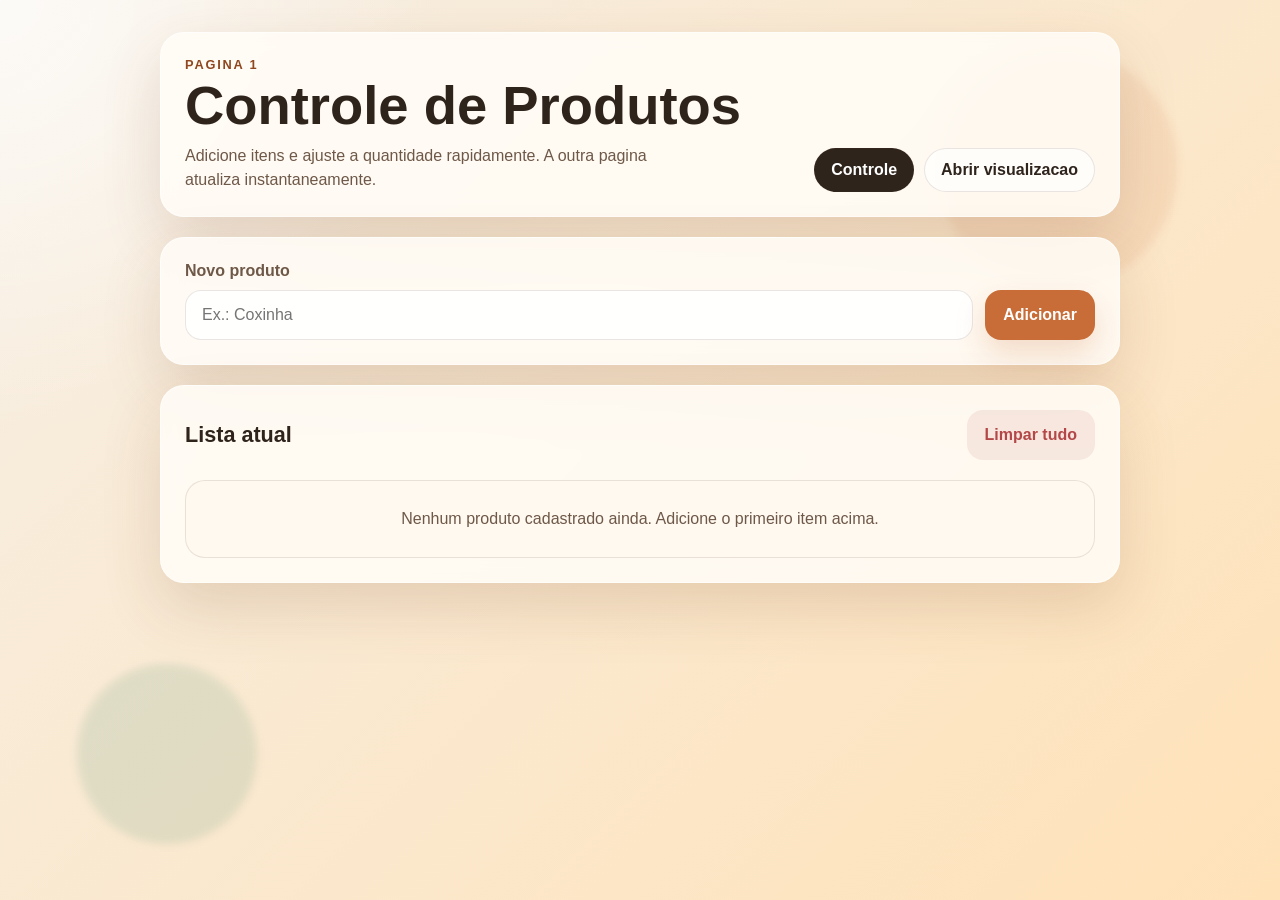
==== index.html @ 7b587efa "primeiro commit" ====
<!DOCTYPE html>
<html lang="pt-BR">
  <head>
    <meta charset="UTF-8" />
    <meta name="viewport" content="width=device-width, initial-scale=1.0" />
    <title>Controle de Produtos</title>
    <link rel="stylesheet" href="styles.css" />
  </head>
  <body>
    <main class="layout">
      <section class="card hero">
        <div>
          <p class="eyebrow">Pagina 1</p>
          <h1>Controle de Produtos</h1>
          <p class="lead">
            Adicione itens e ajuste a quantidade rapidamente. A outra pagina
            atualiza instantaneamente.
          </p>
        </div>

        <nav class="nav-links">
          <a class="nav-link active" href="index.html">Controle</a>
          <a class="nav-link" href="visualizacao.html" target="_blank" rel="noopener noreferrer">
            Abrir visualizacao
          </a>
        </nav>
      </section>

      <section class="card form-card">
        <form id="product-form" class="product-form">
          <label for="product-name" class="label">Novo produto</label>
          <div class="form-row">
            <input
              id="product-name"
              name="product-name"
              type="text"
              placeholder="Ex.: Coxinha"
              autocomplete="off"
              required
            />
            <button type="submit">Adicionar</button>
          </div>
        </form>
      </section>

      <section class="card">
        <div class="section-header">
          <h2>Lista atual</h2>
          <button id="clear-all" class="ghost-button" type="button">
            Limpar tudo
          </button>
        </div>
        <div id="product-list" class="product-list" aria-live="polite"></div>
      </section>
    </main>

    <script src="app.js"></script>
  </body>
</html>
---- styles.css ----
:root {
  --bg: #f6efe5;
  --bg-accent: #ffe2b8;
  --card: rgba(255, 252, 246, 0.88);
  --card-strong: #fff9f0;
  --text: #2f241c;
  --muted: #6e5848;
  --line: rgba(79, 54, 35, 0.12);
  --primary: #c96d38;
  --primary-dark: #8e471e;
  --danger: #b44747;
  --success: #2d7f5e;
  --shadow: 0 24px 60px rgba(116, 65, 29, 0.16);
}

* {
  box-sizing: border-box;
}

body {
  margin: 0;
  min-height: 100vh;
  font-family: "Trebuchet MS", "Segoe UI", sans-serif;
  color: var(--text);
  background:
    radial-gradient(circle at top left, rgba(255, 255, 255, 0.72), transparent 28%),
    linear-gradient(135deg, var(--bg) 0%, var(--bg-accent) 100%);
}

body::before,
body::after {
  content: "";
  position: fixed;
  inset: auto;
  border-radius: 999px;
  pointer-events: none;
  filter: blur(4px);
}

body::before {
  width: 240px;
  height: 240px;
  top: 48px;
  right: 8%;
  background: rgba(201, 109, 56, 0.1);
}

body::after {
  width: 180px;
  height: 180px;
  bottom: 56px;
  left: 6%;
  background: rgba(45, 127, 94, 0.12);
}

.layout {
  width: min(960px, calc(100% - 32px));
  margin: 0 auto;
  padding: 32px 0 48px;
  display: grid;
  gap: 20px;
}

.card {
  background: var(--card);
  border: 1px solid rgba(255, 255, 255, 0.65);
  border-radius: 24px;
  box-shadow: var(--shadow);
  backdrop-filter: blur(10px);
}

.hero,
.form-card,
.card:last-child {
  padding: 24px;
}

.hero {
  display: flex;
  justify-content: space-between;
  gap: 20px;
  align-items: end;
}

.viewer-hero {
  align-items: center;
}

.eyebrow {
  margin: 0 0 8px;
  font-size: 0.8rem;
  font-weight: 700;
  letter-spacing: 0.14em;
  text-transform: uppercase;
  color: var(--primary-dark);
}

h1,
h2,
p {
  margin: 0;
}

h1 {
  font-size: clamp(2rem, 5vw, 3.4rem);
  line-height: 0.96;
}

h2 {
  font-size: 1.35rem;
}

.lead {
  margin-top: 12px;
  max-width: 56ch;
  color: var(--muted);
  line-height: 1.5;
}

.nav-links {
  display: flex;
  gap: 10px;
  flex-wrap: wrap;
}

.nav-link,
button {
  transition:
    transform 160ms ease,
    box-shadow 160ms ease,
    background-color 160ms ease;
}

.nav-link {
  display: inline-flex;
  align-items: center;
  justify-content: center;
  min-height: 44px;
  padding: 0 16px;
  text-decoration: none;
  border-radius: 999px;
  background: rgba(255, 255, 255, 0.72);
  color: var(--text);
  font-weight: 700;
  border: 1px solid var(--line);
}

.nav-link.active {
  background: var(--text);
  color: #fff;
}

.nav-link:hover,
button:hover {
  transform: translateY(-1px);
}

.product-form {
  display: grid;
  gap: 10px;
}

.label {
  font-weight: 700;
  color: var(--muted);
}

.form-row {
  display: grid;
  grid-template-columns: minmax(0, 1fr) auto;
  gap: 12px;
}

input {
  min-height: 50px;
  padding: 0 16px;
  border-radius: 16px;
  border: 1px solid var(--line);
  background: rgba(255, 255, 255, 0.9);
  font: inherit;
  color: var(--text);
}

input:focus,
button:focus,
.icon-button:focus,
.delete-button:focus {
  outline: 3px solid rgba(201, 109, 56, 0.22);
  outline-offset: 2px;
}

button {
  min-height: 50px;
  padding: 0 18px;
  border: 0;
  border-radius: 16px;
  background: var(--primary);
  color: #fff;
  font: inherit;
  font-weight: 700;
  cursor: pointer;
  box-shadow: 0 14px 30px rgba(201, 109, 56, 0.22);
}

.ghost-button {
  background: rgba(180, 71, 71, 0.1);
  color: var(--danger);
  box-shadow: none;
}

.section-header {
  display: flex;
  justify-content: space-between;
  gap: 16px;
  align-items: center;
  margin-bottom: 20px;
}

.product-list,
.viewer-list {
  display: grid;
  gap: 14px;
}

.product-item,
.viewer-item,
.empty-state {
  border-radius: 20px;
  border: 1px solid var(--line);
  background: var(--card-strong);
}

.product-item,
.viewer-item {
  padding: 16px;
}

.product-item {
  display: grid;
  grid-template-columns: minmax(0, 1fr) auto auto;
  gap: 14px;
  align-items: center;
}

.product-info,
.viewer-info {
  min-width: 0;
}

.product-name,
.viewer-name {
  font-size: 1.05rem;
  font-weight: 800;
  word-break: break-word;
}

.product-meta,
.viewer-meta,
.total-items {
  color: var(--muted);
  font-size: 0.95rem;
}

.quantity-controls {
  display: inline-flex;
  align-items: center;
  gap: 10px;
  padding: 6px;
  border-radius: 999px;
  background: rgba(201, 109, 56, 0.08);
}

.icon-button,
.delete-button {
  width: 42px;
  height: 42px;
  min-height: auto;
  padding: 0;
  border-radius: 50%;
  box-shadow: none;
}

.icon-button {
  background: #fff;
  color: var(--primary-dark);
  border: 1px solid rgba(201, 109, 56, 0.18);
}

.delete-button {
  background: rgba(180, 71, 71, 0.12);
  color: var(--danger);
}

.quantity-value {
  min-width: 42px;
  text-align: center;
  font-size: 1.1rem;
  font-weight: 800;
}

.viewer-item {
  display: flex;
  justify-content: space-between;
  gap: 14px;
  align-items: center;
}

.viewer-badge {
  display: inline-flex;
  align-items: center;
  justify-content: center;
  min-width: 74px;
  min-height: 52px;
  padding: 0 14px;
  border-radius: 18px;
  background: linear-gradient(135deg, var(--success), #44a67e);
  color: #fff;
  font-size: 1.35rem;
  font-weight: 800;
}

.empty-state {
  padding: 26px 20px;
  text-align: center;
  color: var(--muted);
  line-height: 1.5;
}

@media (max-width: 720px) {
  .layout {
    width: min(100% - 20px, 960px);
    padding-top: 20px;
  }

  .hero,
  .product-item,
  .viewer-item,
  .section-header,
  .form-row {
    grid-template-columns: 1fr;
    display: grid;
  }

  .hero,
  .viewer-item {
    align-items: start;
  }

  .quantity-controls {
    justify-content: center;
  }

  .delete-button,
  .ghost-button,
  button,
  .nav-link {
    width: 100%;
  }
}
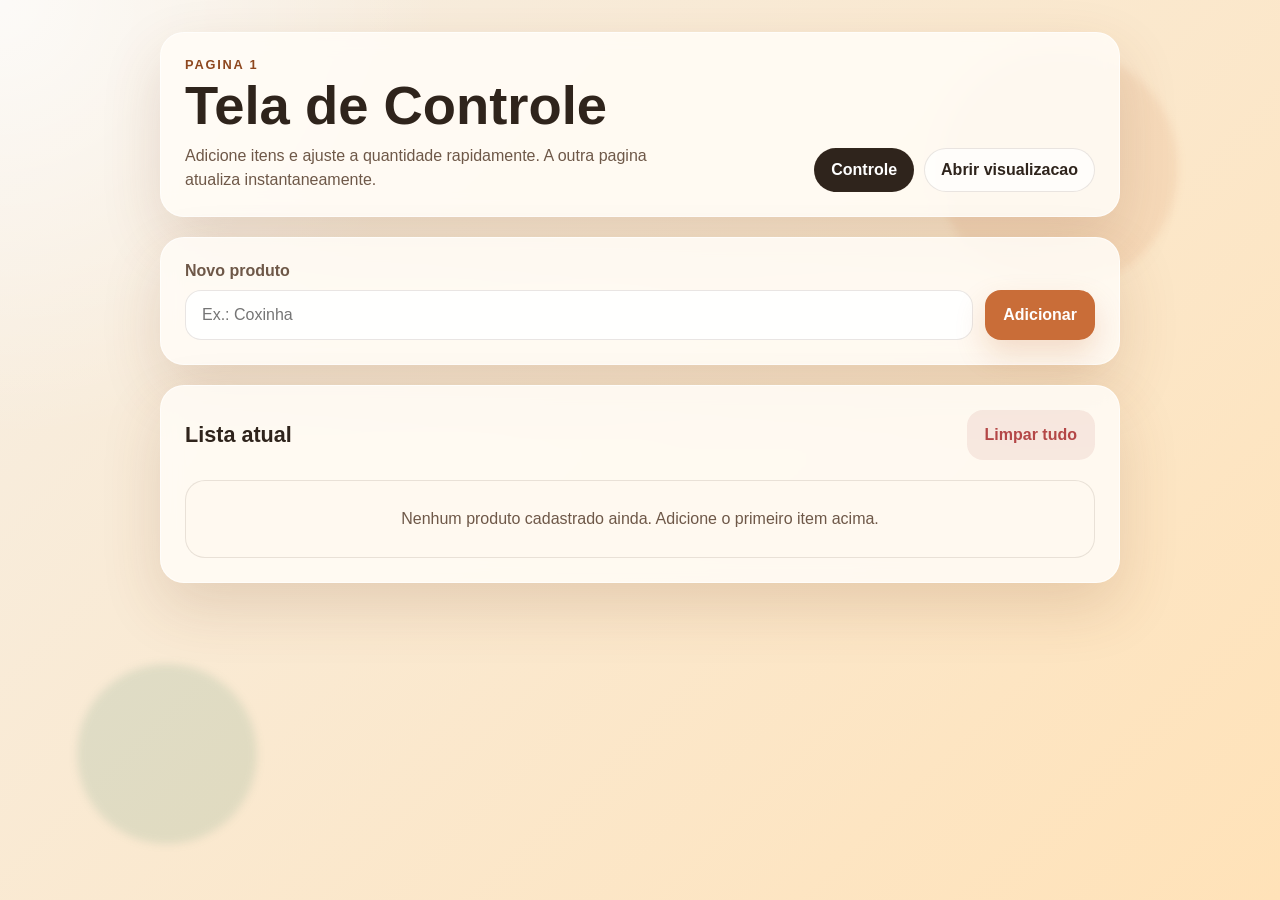
==== commit f3403983: "Troca de textos" ====
--- a/index.html
+++ b/index.html
@@ -3,7 +3,7 @@
   <head>
     <meta charset="UTF-8" />
     <meta name="viewport" content="width=device-width, initial-scale=1.0" />
-    <title>Controle de Produtos</title>
+    <title>Controle</title>
     <link rel="stylesheet" href="styles.css" />
   </head>
   <body>
@@ -11,7 +11,7 @@
       <section class="card hero">
         <div>
           <p class="eyebrow">Pagina 1</p>
-          <h1>Controle de Produtos</h1>
+          <h1>Tela de Controle</h1>
           <p class="lead">
             Adicione itens e ajuste a quantidade rapidamente. A outra pagina
             atualiza instantaneamente.
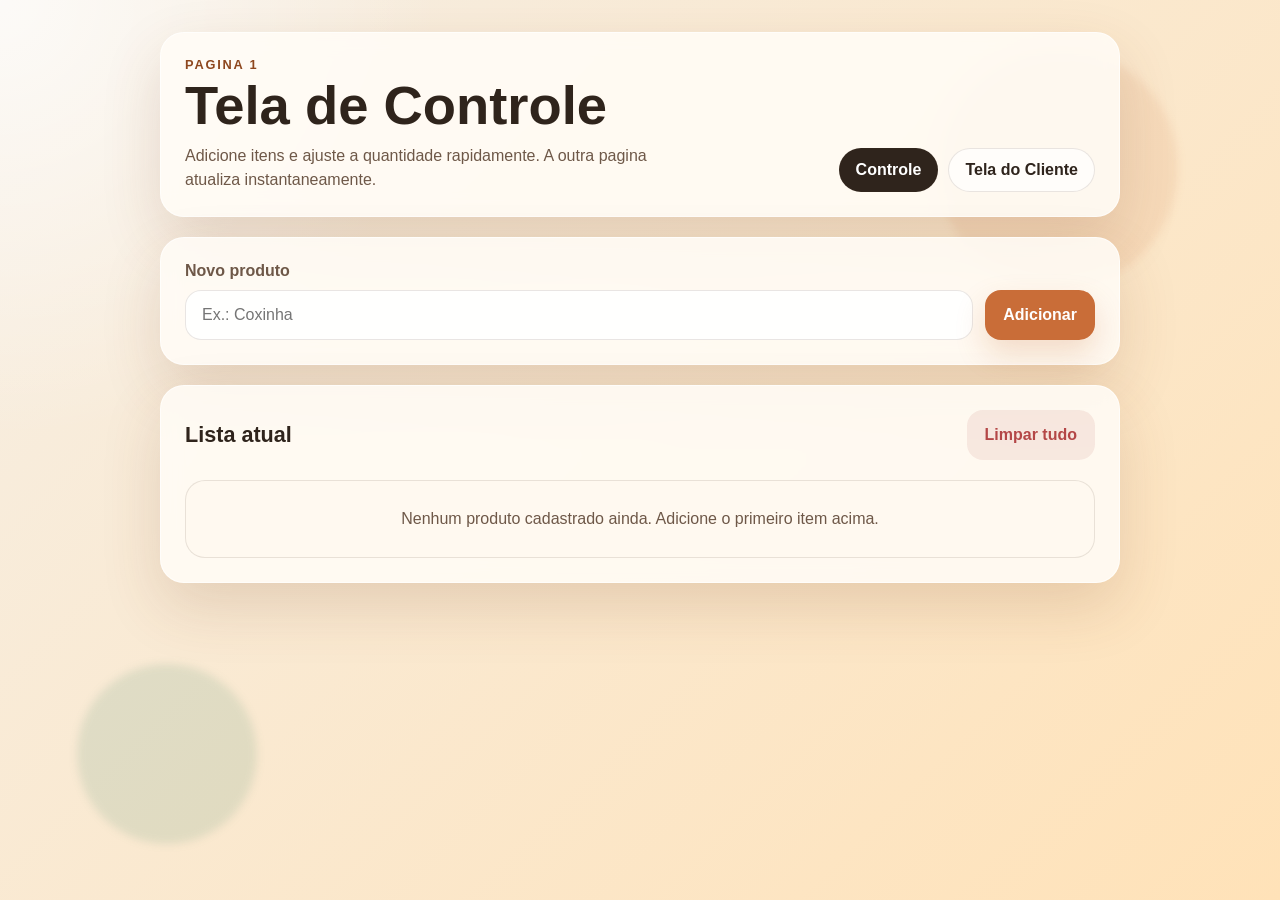
==== commit 69dc1338: "Correcao de textos Co-authored-by: Copilot <copilot@github.com>" ====
--- a/index.html
+++ b/index.html
@@ -21,7 +21,7 @@
         <nav class="nav-links">
           <a class="nav-link active" href="index.html">Controle</a>
           <a class="nav-link" href="visualizacao.html" target="_blank" rel="noopener noreferrer">
-            Abrir visualizacao
+            Tela do Cliente
           </a>
         </nav>
       </section>
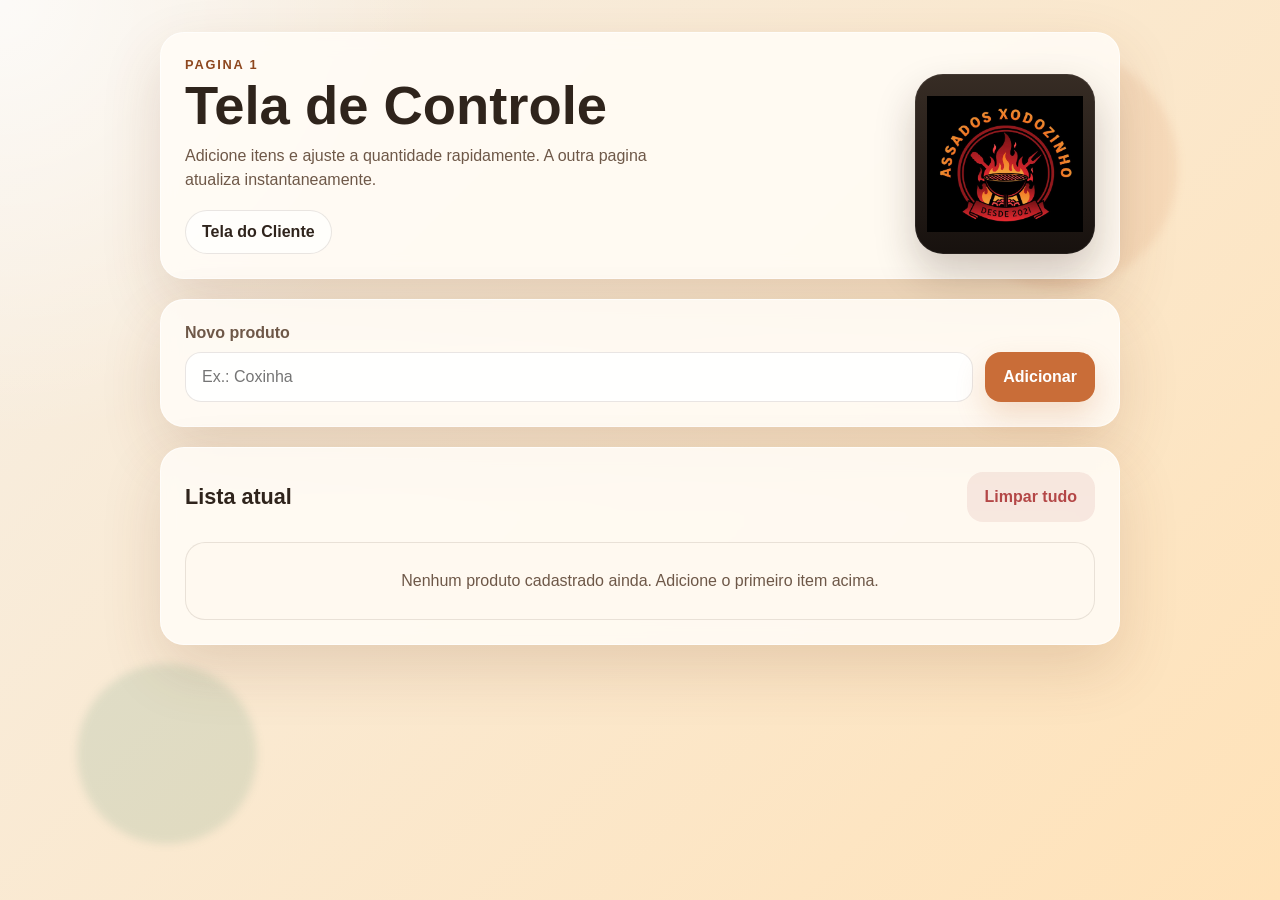
==== commit f04c9706: "Adição de logotipo do xodozinho Co-authored-by: Copilot <copilot@github.com>" ====
--- a/index.html
+++ b/index.html
@@ -3,27 +3,37 @@
   <head>
     <meta charset="UTF-8" />
     <meta name="viewport" content="width=device-width, initial-scale=1.0" />
-    <title>Controle</title>
+    <title>Controle - Frango Xodozinho</title>
     <link rel="stylesheet" href="styles.css" />
   </head>
   <body>
     <main class="layout">
       <section class="card hero">
-        <div>
+        <div class="hero-copy">
           <p class="eyebrow">Pagina 1</p>
           <h1>Tela de Controle</h1>
           <p class="lead">
             Adicione itens e ajuste a quantidade rapidamente. A outra pagina
             atualiza instantaneamente.
           </p>
+
+          <nav class="nav-links">
+            <!-- <a class="nav-link active" href="index.html">Controle</a> -->
+            <a class="nav-link" href="visualizacao.html" target="_blank" rel="noopener noreferrer">
+              Tela do Cliente
+            </a>
+          </nav>
         </div>
 
-        <nav class="nav-links">
-          <a class="nav-link active" href="index.html">Controle</a>
-          <a class="nav-link" href="visualizacao.html" target="_blank" rel="noopener noreferrer">
-            Tela do Cliente
-          </a>
-        </nav>
+        <div class="hero-side">
+          <div class="brand-badge">
+            <img
+              class="brand-logo"
+              src="assets/logoXodozinho.jpeg"
+              alt="Logo Assados Xodozinho"
+            />
+          </div>
+        </div>
       </section>
 
       <section class="card form-card">
--- a/styles.css
+++ b/styles.css
@@ -82,8 +82,39 @@
   align-items: end;
 }
 
+.hero-copy {
+  flex: 1 1 420px;
+}
+
+.hero-side {
+  display: flex;
+  align-items: center;
+  flex: 0 0 auto;
+}
+
 .viewer-hero {
   align-items: center;
+}
+
+.brand-badge {
+  display: grid;
+  place-items: center;
+  width: clamp(140px, 18vw, 180px);
+  aspect-ratio: 1;
+  padding: 12px;
+  border-radius: 28px;
+  background:
+    linear-gradient(180deg, rgba(47, 36, 28, 0.96), rgba(18, 12, 9, 0.98));
+  box-shadow:
+    inset 0 0 0 1px rgba(255, 255, 255, 0.06),
+    0 20px 40px rgba(47, 24, 11, 0.22);
+}
+
+.brand-logo {
+  display: block;
+  width: 100%;
+  height: 100%;
+  object-fit: contain;
 }
 
 .eyebrow {
@@ -119,6 +150,7 @@
 
 .nav-links {
   display: flex;
+  margin-top: 18px;
   gap: 10px;
   flex-wrap: wrap;
 }
@@ -346,6 +378,16 @@
     align-items: start;
   }
 
+  .hero-side {
+    width: 100%;
+    justify-content: center;
+  }
+
+  .brand-badge {
+    width: min(100%, 190px);
+    margin: 0 auto;
+  }
+
   .quantity-controls {
     justify-content: center;
   }
